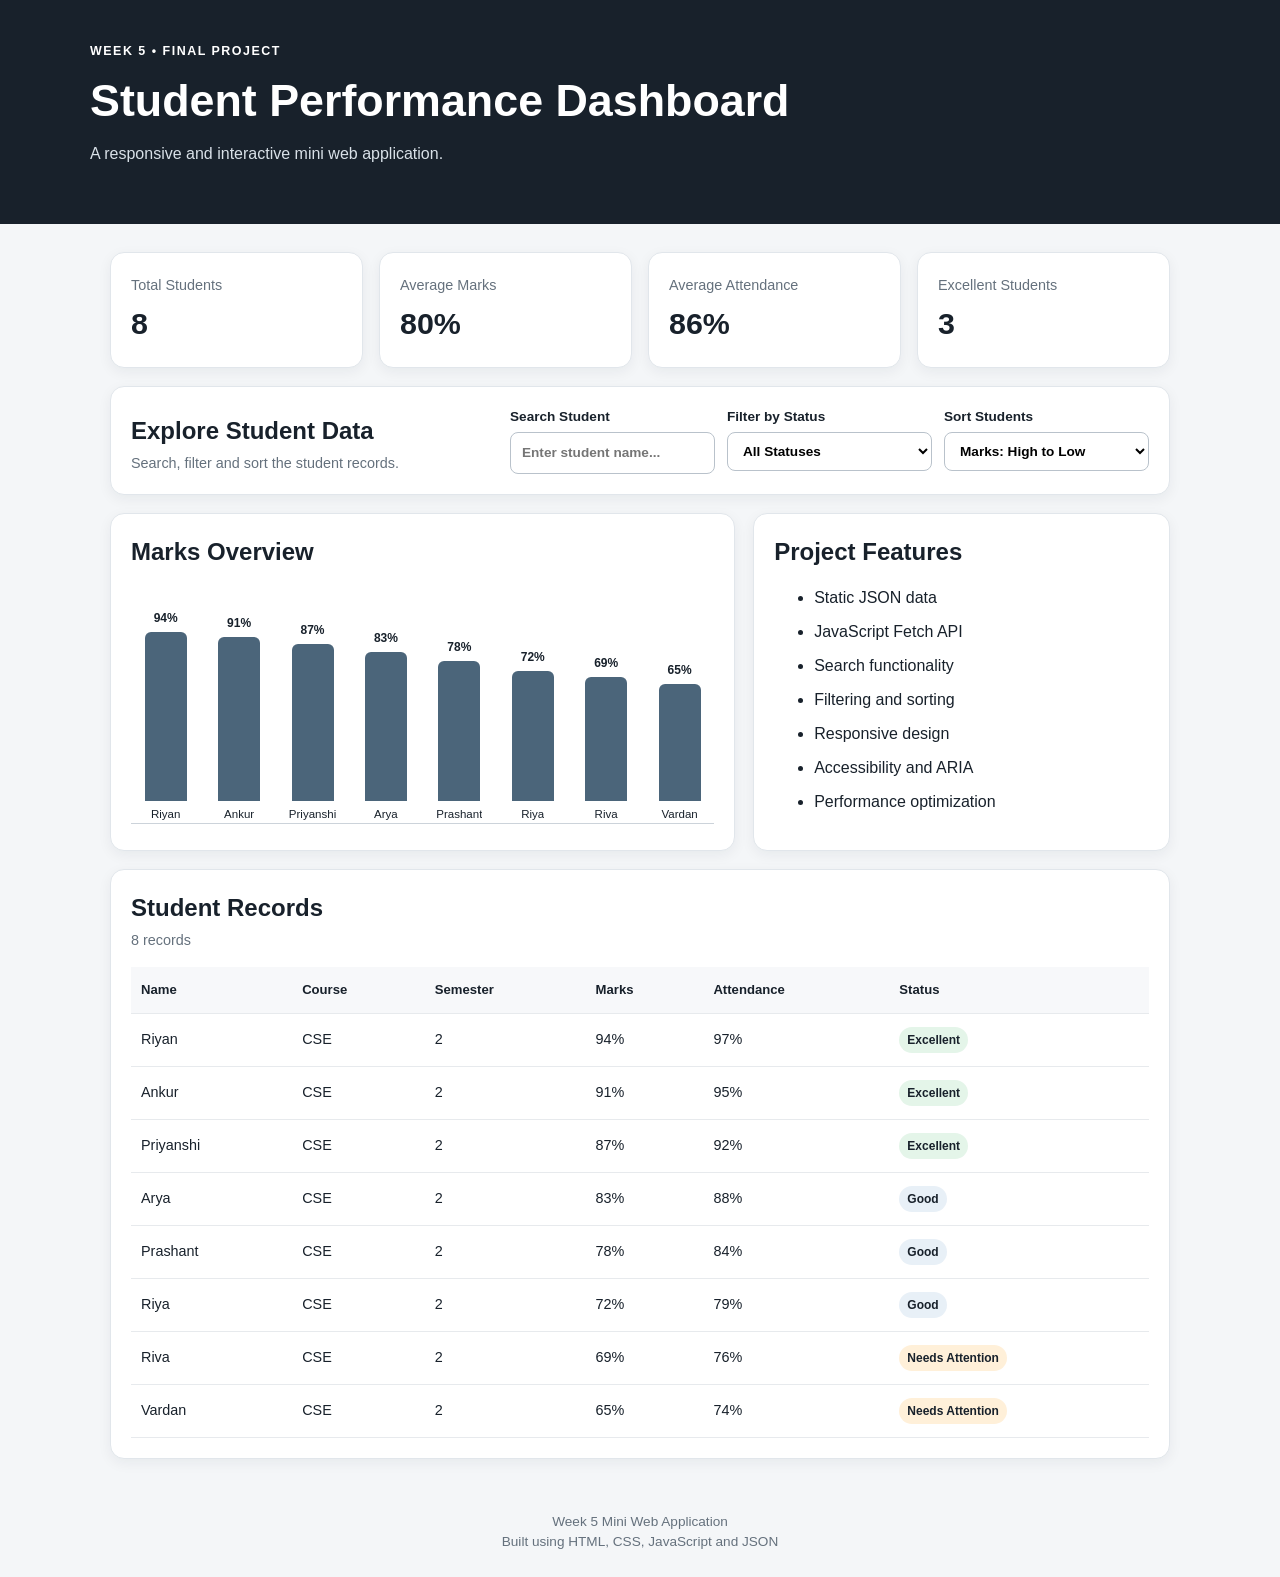
==== Student Performance Dashboard/w.html @ b236772a "add intership work  web page" ====
<!DOCTYPE html>
<html lang="en">

<head>
    <meta charset="UTF-8"
    <meta name="viewport" content="width=device-width, initial-scale=1.0">

    
    <meta name="description"
        content="Student Performance Dashboard with interactive data, filtering and sorting.">

    <title>Student Performance Dashboard</title>

    <link rel="stylesheet" href="w.css">
</head>

<body>

    <!-- Header -->
    <header class="topbar">
        <div class="header-content">

            <p class="eyebrow">WEEK 5 • FINAL PROJECT</p>

            <h1>Student Performance Dashboard</h1>

            <p class="subtitle">
                A responsive and interactive mini web application.
            </p>

        </div>
    </header>


    <!-- Main Content -->
    <main class="container">

        <!-- Summary Cards -->
        <section class="stats" aria-label="Dashboard Summary">

            <article class="card stat">
                <span>Total Students</span>
                <strong id="totalStudents">0</strong>
            </article>

            <article class="card stat">
                <span>Average Marks</span>
                <strong id="avgMarks">0%</strong>
            </article>

            <article class="card stat">
                <span>Average Attendance</span>
                <strong id="avgAttendance">0%</strong>
            </article>

            <article class="card stat">
                <span>Excellent Students</span>
                <strong id="excellent">0</strong>
            </article>

        </section>


        <!-- Search and Filter -->
        <section class="card controls" aria-labelledby="controlsTitle">

            <div class="control-info">

                <h2 id="controlsTitle">
                    Explore Student Data
                </h2>

                <p>
                    Search, filter and sort the student records.
                </p>

            </div>


            <div class="control-grid">

                <!-- Search -->
                <label>
                    Search Student

                    <input
                        type="search"
                        id="search"
                        placeholder="Enter student name..."
                        aria-label="Search students by name"
                    >
                </label>


                <!-- Filter -->
                <label>
                    Filter by Status

                    <select id="statusFilter"
                        aria-label="Filter students by status">

                        <option value="All">
                            All Statuses
                        </option>

                        <option value="Excellent">
                            Excellent
                        </option>

                        <option value="Good">
                            Good
                        </option>

                        <option value="Needs Attention">
                            Needs Attention
                        </option>

                    </select>

                </label>


                <!-- Sort -->
                <label>
                    Sort Students

                    <select id="sortBy"
                        aria-label="Sort student records">

                        <option value="marks-desc">
                            Marks: High to Low
                        </option>

                        <option value="marks-asc">
                            Marks: Low to High
                        </option>

                        <option value="attendance-desc">
                            Attendance: High to Low
                        </option>

                        <option value="name-asc">
                            Name: A to Z
                        </option>

                    </select>

                </label>

            </div>

        </section>


        <!-- Chart + Features -->
        <section class="grid-two">

            <!-- Chart -->
            <article class="card chart-card"
                aria-labelledby="chartTitle">

                <h2 id="chartTitle">
                    Marks Overview
                </h2>

                <div
                    id="chart"
                    class="chart"
                    aria-label="Student marks bar chart">
                </div>

            </article>


            <!-- Features -->
            <article class="card info-card">

                <h2>
                    Project Features
                </h2>

                <ul>

                    <li>
                        Static JSON data
                    </li>

                    <li>
                        JavaScript Fetch API
                    </li>

                    <li>
                        Search functionality
                    </li>

                    <li>
                        Filtering and sorting
                    </li>

                    <li>
                        Responsive design
                    </li>

                    <li>
                        Accessibility and ARIA
                    </li>

                    <li>
                        Performance optimization
                    </li>

                </ul>

            </article>

        </section>


        <!-- Data Table -->
        <section class="card table-card"
            aria-labelledby="tableTitle">

            <div class="table-heading">

                <div>

                    <h2 id="tableTitle">
                        Student Records
                    </h2>

                    <p
                        id="resultCount"
                        aria-live="polite">
                        0 records
                    </p>

                </div>

            </div>


            <div class="table-wrap">

                <table>

                    <thead>

                        <tr>

                            <th>Name</th>

                            <th>Course</th>

                            <th>Semester</th>

                            <th>Marks</th>

                            <th>Attendance</th>

                            <th>Status</th>

                        </tr>

                    </thead>


                    <tbody id="tableBody">

                    </tbody>

                </table>

            </div>

        </section>

    </main>


    <!-- Footer -->
    <footer>

        Week 5 Mini Web Application
        <br>

        Built using HTML, CSS, JavaScript and JSON

    </footer>


    <!-- JavaScript -->
    <script src="w.js" defer></script>

</body>

</html>
---- Student Performance Dashboard/w.css ----
/* =========================
   GENERAL STYLING
========================= */

* {
    box-sizing: border-box;
}


html {
    scroll-behavior: smooth;
}


body {
    margin: 0;

    font-family:
        Arial,
        Helvetica,
        sans-serif;

    background: #f4f6f8;

    color: #18212b;

    line-height: 1.5;
}


/* =========================
   HEADER
========================= */

.topbar {

    background: #18212b;

    color: white;

    padding: 42px 20px;
}


.header-content {

    max-width: 1100px;

    margin: auto;
}


.eyebrow {

    font-size: 0.78rem;

    letter-spacing: 1.5px;

    margin: 0 0 6px;

    font-weight: bold;
}


.topbar h1 {

    margin: 0;

    font-size: clamp(1.8rem, 4vw, 2.8rem);
}


.subtitle {

    margin-top: 8px;

    color: #d9e1e8;
}


/* =========================
   MAIN CONTAINER
========================= */

.container {

    max-width: 1100px;

    margin: auto;

    padding: 28px 20px;
}


/* =========================
   CARDS
========================= */

.card {

    background: white;

    border: 1px solid #e1e6eb;

    border-radius: 14px;

    padding: 20px;

    box-shadow:
        0 4px 14px
        rgba(24, 33, 43, 0.06);
}


/* =========================
   SUMMARY CARDS
========================= */

.stats {

    display: grid;

    grid-template-columns:
        repeat(4, 1fr);

    gap: 16px;

    margin-bottom: 18px;
}


.stat span {

    color: #65717d;

    font-size: 0.9rem;
}


.stat strong {

    display: block;

    font-size: 1.9rem;

    margin-top: 4px;
}


/* =========================
   CONTROLS
========================= */

.controls {

    display: flex;

    justify-content: space-between;

    gap: 20px;

    align-items: end;

    margin-bottom: 18px;
}


.controls h2 {

    margin: 0 0 4px;
}


.controls p {

    margin: 0;

    color: #65717d;

    font-size: 0.9rem;
}


.control-grid {

    display: grid;

    grid-template-columns:
        repeat(3, 1fr);

    gap: 12px;

    min-width: 60%;
}


label {

    font-weight: bold;

    font-size: 0.85rem;
}


input,
select {

    display: block;

    width: 100%;

    margin-top: 5px;

    padding: 10px 11px;

    border: 1px solid #b9c2cb;

    border-radius: 8px;

    background: white;

    font: inherit;
}


/* Keyboard accessibility */

input:focus,
select:focus {

    outline: 3px solid #b9d6ff;

    outline-offset: 1px;
}


/* =========================
   CHART + FEATURES
========================= */

.grid-two {

    display: grid;

    grid-template-columns:
        1.5fr 1fr;

    gap: 18px;

    margin-bottom: 18px;
}


.chart-card h2,
.info-card h2,
.table-card h2 {

    margin: 0 0 4px;
}


/* =========================
   CHART
========================= */

.chart {

    display: flex;

    align-items: end;

    gap: 12px;

    height: 250px;

    padding: 20px 4px 0;

    border-bottom: 1px solid #ccd3da;
}


.bar-item {

    height: 100%;

    flex: 1;

    display: flex;

    flex-direction: column;

    justify-content: end;

    align-items: center;

    gap: 5px;
}


.bar {

    width: min(42px, 80%);

    min-height: 4px;

    border-radius: 6px 6px 0 0;

    background: #4b657a;
}


.bar-label {

    font-size: 0.72rem;

    max-width: 60px;

    overflow: hidden;

    text-overflow: ellipsis;

    white-space: nowrap;
}


.bar-value {

    font-size: 0.75rem;

    font-weight: bold;
}


/* =========================
   FEATURES
========================= */

.info-card li {

    margin: 10px 0;
}


/* =========================
   TABLE
========================= */

.table-heading p {

    margin: 0;

    color: #65717d;

    font-size: 0.9rem;
}


.table-wrap {

    overflow-x: auto;

    margin-top: 15px;
}


table {

    width: 100%;

    border-collapse: collapse;

    min-width: 650px;
}


th,
td {

    text-align: left;

    padding: 13px 10px;

    border-bottom: 1px solid #e7eaed;
}


th {

    background: #f7f8fa;

    font-size: 0.82rem;
}


td {

    font-size: 0.9rem;
}


/* =========================
   STATUS BADGES
========================= */

.badge {

    display: inline-block;

    padding: 4px 8px;

    border-radius: 20px;

    font-size: 0.75rem;

    font-weight: bold;
}


.badge.excellent {

    background: #e4f5e9;
}


.badge.good {

    background: #e8f0f7;
}


.badge.needs {

    background: #fff0d9;
}


/* =========================
   FOOTER
========================= */

footer {

    text-align: center;

    color: #65717d;

    padding: 25px 20px;

    font-size: 0.85rem;
}


/* =========================
   TABLET
========================= */

@media (max-width: 850px) {

    .stats {

        grid-template-columns:
            repeat(2, 1fr);
    }


    .controls {

        display: block;
    }


    .control-grid {

        margin-top: 15px;

        min-width: 0;
    }


    .grid-two {

        grid-template-columns: 1fr;
    }

}


/* =========================
   MOBILE
========================= */

@media (max-width: 560px) {

    .topbar {

        padding: 30px 16px;
    }


    .container {

        padding: 20px 14px;
    }


    .stats {

        grid-template-columns:
            1fr 1fr;

        gap: 10px;
    }


    .card {

        padding: 16px;
    }


    .control-grid {

        grid-template-columns: 1fr;
    }


    .chart {

        gap: 5px;

        height: 220px;
    }


    .bar-label {

        font-size: 0.65rem;
    }


    .stat strong {

        font-size: 1.5rem;
    }

}
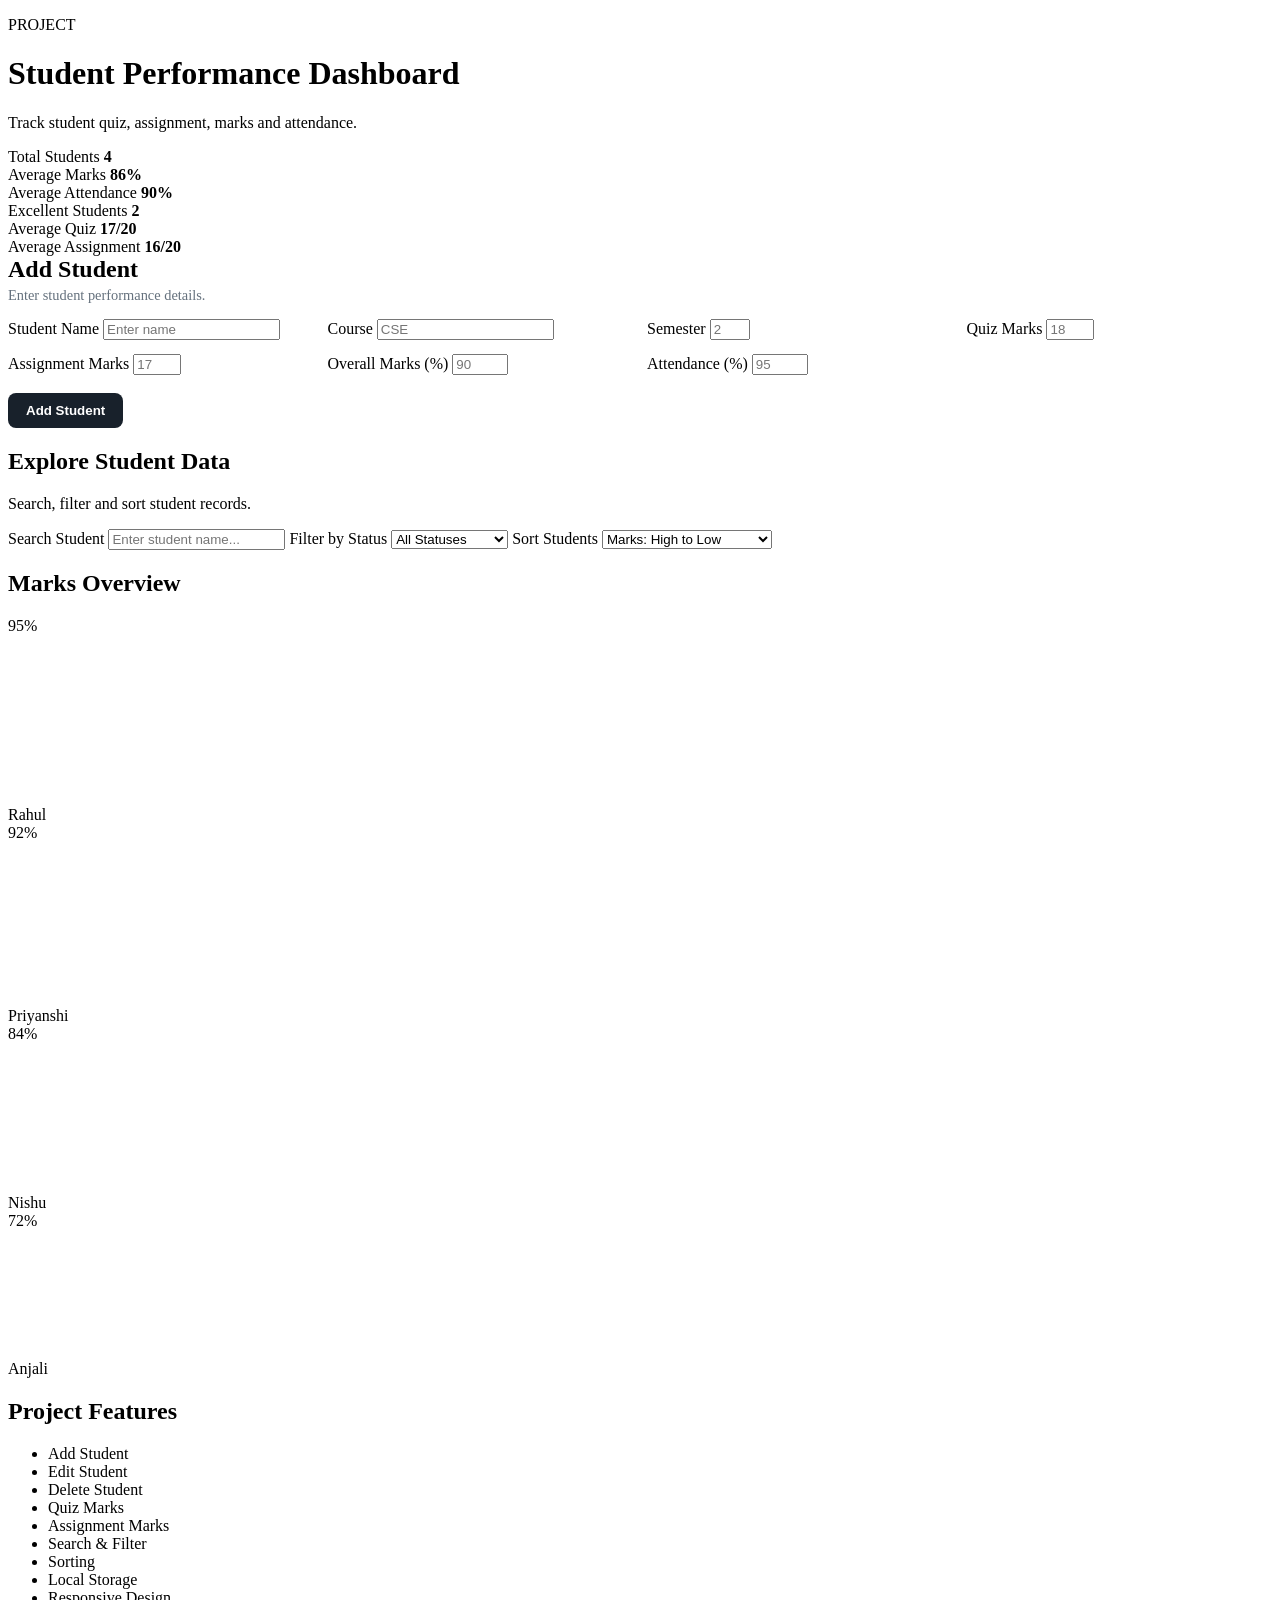
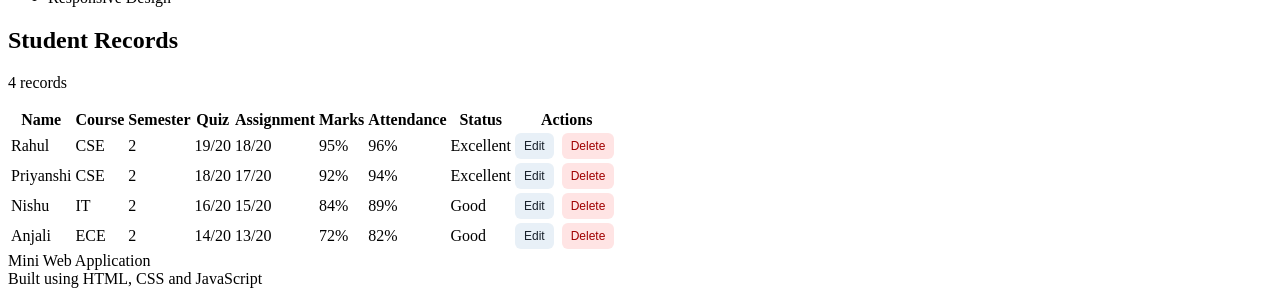
==== commit a34d1448: "add some update" ====
--- a/Student Performance Dashboard/w.html
+++ b/Student Performance Dashboard/w.html
@@ -2,12 +2,11 @@
 <html lang="en">
 
 <head>
-    <meta charset="UTF-8"
+    <meta charset="UTF-8">
     <meta name="viewport" content="width=device-width, initial-scale=1.0">
 
-    
     <meta name="description"
-        content="Student Performance Dashboard with interactive data, filtering and sorting.">
+        content="Student Performance Dashboard with quiz, assignment, marks and attendance tracking.">
 
     <title>Student Performance Dashboard</title>
 
@@ -19,15 +18,13 @@
     <!-- Header -->
     <header class="topbar">
         <div class="header-content">
-
-            <p class="eyebrow">WEEK 5 • FINAL PROJECT</p>
+            <p class="eyebrow"> PROJECT</p>
 
             <h1>Student Performance Dashboard</h1>
 
             <p class="subtitle">
-                A responsive and interactive mini web application.
+                Track student quiz, assignment, marks and attendance.
             </p>
-
         </div>
     </header>
 
@@ -36,7 +33,7 @@
     <main class="container">
 
         <!-- Summary Cards -->
-        <section class="stats" aria-label="Dashboard Summary">
+        <section class="stats">
 
             <article class="card stat">
                 <span>Total Students</span>
@@ -58,20 +55,140 @@
                 <strong id="excellent">0</strong>
             </article>
 
+            <article class="card stat">
+                <span>Average Quiz</span>
+                <strong id="avgQuiz">0/20</strong>
+            </article>
+
+            <article class="card stat">
+                <span>Average Assignment</span>
+                <strong id="avgAssignment">0/20</strong>
+            </article>
+
         </section>
 
 
+        <!-- Add Student -->
+        <section class="card add-student">
+
+            <h2>Add Student</h2>
+
+            <p class="form-info">
+                Enter student performance details.
+            </p>
+
+            <form id="studentForm">
+
+                <div class="form-grid">
+
+                    <label>
+                        Student Name
+                        <input
+                            type="text"
+                            id="studentName"
+                            placeholder="Enter name"
+                            required>
+                    </label>
+
+                    <label>
+                        Course
+                        <input
+                            type="text"
+                            id="course"
+                            placeholder="CSE"
+                            required>
+                    </label>
+
+                    <label>
+                        Semester
+                        <input
+                            type="number"
+                            id="semester"
+                            min="1"
+                            max="8"
+                            placeholder="2"
+                            required>
+                    </label>
+
+                    <label>
+                        Quiz Marks
+                        <input
+                            type="number"
+                            id="quiz"
+                            min="0"
+                            max="20"
+                            placeholder="18"
+                            required>
+                    </label>
+
+                    <label>
+                        Assignment Marks
+                        <input
+                            type="number"
+                            id="assignment"
+                            min="0"
+                            max="20"
+                            placeholder="17"
+                            required>
+                    </label>
+
+                    <label>
+                        Overall Marks (%)
+                        <input
+                            type="number"
+                            id="marks"
+                            min="0"
+                            max="100"
+                            placeholder="90"
+                            required>
+                    </label>
+
+                    <label>
+                        Attendance (%)
+                        <input
+                            type="number"
+                            id="attendance"
+                            min="0"
+                            max="100"
+                            placeholder="95"
+                            required>
+                    </label>
+
+                </div>
+
+                <div class="form-buttons">
+
+                    <button
+                        type="submit"
+                        class="btn primary"
+                        id="submitBtn">
+                        Add Student
+                    </button>
+
+                    <button
+                        type="button"
+                        class="btn secondary"
+                        id="cancelBtn"
+                        style="display:none;">
+                        Cancel
+                    </button>
+
+                </div>
+
+            </form>
+
+        </section>
+
+
         <!-- Search and Filter -->
-        <section class="card controls" aria-labelledby="controlsTitle">
+        <section class="card controls">
 
             <div class="control-info">
 
-                <h2 id="controlsTitle">
-                    Explore Student Data
-                </h2>
+                <h2>Explore Student Data</h2>
 
                 <p>
-                    Search, filter and sort the student records.
+                    Search, filter and sort student records.
                 </p>
 
             </div>
@@ -79,25 +196,20 @@
 
             <div class="control-grid">
 
-                <!-- Search -->
                 <label>
                     Search Student
 
                     <input
                         type="search"
                         id="search"
-                        placeholder="Enter student name..."
-                        aria-label="Search students by name"
-                    >
+                        placeholder="Enter student name...">
                 </label>
 
 
-                <!-- Filter -->
                 <label>
                     Filter by Status
 
-                    <select id="statusFilter"
-                        aria-label="Filter students by status">
+                    <select id="statusFilter">
 
                         <option value="All">
                             All Statuses
@@ -120,12 +232,10 @@
                 </label>
 
 
-                <!-- Sort -->
                 <label>
                     Sort Students
 
-                    <select id="sortBy"
-                        aria-label="Sort student records">
+                    <select id="sortBy">
 
                         <option value="marks-desc">
                             Marks: High to Low
@@ -135,6 +245,22 @@
                             Marks: Low to High
                         </option>
 
+                        <option value="quiz-desc">
+                            Quiz: High to Low
+                        </option>
+
+                        <option value="quiz-asc">
+                            Quiz: Low to High
+                        </option>
+
+                        <option value="assignment-desc">
+                            Assignment: High to Low
+                        </option>
+
+                        <option value="assignment-asc">
+                            Assignment: Low to High
+                        </option>
+
                         <option value="attendance-desc">
                             Attendance: High to Low
                         </option>
@@ -155,59 +281,41 @@
         <!-- Chart + Features -->
         <section class="grid-two">
 
-            <!-- Chart -->
-            <article class="card chart-card"
-                aria-labelledby="chartTitle">
-
-                <h2 id="chartTitle">
-                    Marks Overview
-                </h2>
+            <article class="card chart-card">
+
+                <h2>Marks Overview</h2>
 
                 <div
                     id="chart"
-                    class="chart"
-                    aria-label="Student marks bar chart">
+                    class="chart">
                 </div>
 
             </article>
 
 
-            <!-- Features -->
             <article class="card info-card">
 
-                <h2>
-                    Project Features
-                </h2>
+                <h2>Project Features</h2>
 
                 <ul>
 
-                    <li>
-                        Static JSON data
-                    </li>
-
-                    <li>
-                        JavaScript Fetch API
-                    </li>
-
-                    <li>
-                        Search functionality
-                    </li>
-
-                    <li>
-                        Filtering and sorting
-                    </li>
-
-                    <li>
-                        Responsive design
-                    </li>
-
-                    <li>
-                        Accessibility and ARIA
-                    </li>
-
-                    <li>
-                        Performance optimization
-                    </li>
+                    <li>Add Student</li>
+
+                    <li>Edit Student</li>
+
+                    <li>Delete Student</li>
+
+                    <li>Quiz Marks</li>
+
+                    <li>Assignment Marks</li>
+
+                    <li>Search & Filter</li>
+
+                    <li>Sorting</li>
+
+                    <li>Local Storage</li>
+
+                    <li>Responsive Design</li>
 
                 </ul>
 
@@ -216,21 +324,18 @@
         </section>
 
 
-        <!-- Data Table -->
-        <section class="card table-card"
-            aria-labelledby="tableTitle">
+        <!-- Student Records -->
+        <section class="card table-card">
 
             <div class="table-heading">
 
                 <div>
 
-                    <h2 id="tableTitle">
+                    <h2>
                         Student Records
                     </h2>
 
-                    <p
-                        id="resultCount"
-                        aria-live="polite">
+                    <p id="resultCount">
                         0 records
                     </p>
 
@@ -253,19 +358,24 @@
 
                             <th>Semester</th>
 
+                            <th>Quiz</th>
+
+                            <th>Assignment</th>
+
                             <th>Marks</th>
 
                             <th>Attendance</th>
 
                             <th>Status</th>
 
+                            <th>Actions</th>
+
                         </tr>
 
                     </thead>
 
 
                     <tbody id="tableBody">
-
                     </tbody>
 
                 </table>
@@ -280,16 +390,15 @@
     <!-- Footer -->
     <footer>
 
-        Week 5 Mini Web Application
+         Mini Web Application
         <br>
 
-        Built using HTML, CSS, JavaScript and JSON
+        Built using HTML, CSS and JavaScript
 
     </footer>
 
 
-    <!-- JavaScript -->
-    <script src="w.js" defer></script>
+    <script src="w.js"></script>
 
 </body>
 
--- a/Student Performance Dashboard/w.css
+++ b/Student Performance Dashboard/w.css
@@ -1,487 +1,84 @@
 /* =========================
-   GENERAL STYLING
+   ADD STUDENT FORM
 ========================= */
 
-* {
-    box-sizing: border-box;
+.add-student {
+    margin-bottom: 18px;
 }
 
-
-html {
-    scroll-behavior: smooth;
+.add-student h2 {
+    margin: 0 0 4px;
 }
 
+.form-info {
+    margin-top: 0;
+    color: #65717d;
+    font-size: 0.9rem;
+}
 
-body {
-    margin: 0;
+.form-grid {
+    display: grid;
+    grid-template-columns: repeat(4, 1fr);
+    gap: 14px;
+    margin-top: 15px;
+}
 
-    font-family:
-        Arial,
-        Helvetica,
-        sans-serif;
+.form-buttons {
+    margin-top: 18px;
+    display: flex;
+    gap: 10px;
+}
 
-    background: #f4f6f8;
+.btn {
+    border: none;
+    padding: 10px 18px;
+    border-radius: 8px;
+    cursor: pointer;
+    font-weight: bold;
+}
 
+.primary {
+    background: #18212b;
+    color: white;
+}
+
+.secondary {
+    background: #e8edf2;
     color: #18212b;
+}
 
-    line-height: 1.5;
+.btn:hover {
+    opacity: 0.85;
 }
 
 
 /* =========================
-   HEADER
+   ACTION BUTTONS
 ========================= */
 
-.topbar {
-
-    background: #18212b;
-
-    color: white;
-
-    padding: 42px 20px;
+.edit-btn,
+.delete-btn {
+    border: none;
+    padding: 6px 9px;
+    border-radius: 6px;
+    cursor: pointer;
+    font-size: 0.75rem;
+    margin-right: 4px;
 }
 
-
-.header-content {
-
-    max-width: 1100px;
-
-    margin: auto;
+.edit-btn {
+    background: #e8f0f7;
+    color: #18212b;
 }
 
-
-.eyebrow {
-
-    font-size: 0.78rem;
-
-    letter-spacing: 1.5px;
-
-    margin: 0 0 6px;
-
-    font-weight: bold;
+.delete-btn {
+    background: #ffe4e4;
+    color: #a00000;
 }
 
-
-.topbar h1 {
-
-    margin: 0;
-
-    font-size: clamp(1.8rem, 4vw, 2.8rem);
-}
-
-
-.subtitle {
-
-    margin-top: 8px;
-
-    color: #d9e1e8;
-}
-
-
-/* =========================
-   MAIN CONTAINER
-========================= */
-
-.container {
-
-    max-width: 1100px;
-
-    margin: auto;
-
-    padding: 28px 20px;
-}
-
-
-/* =========================
-   CARDS
-========================= */
-
-.card {
-
-    background: white;
-
-    border: 1px solid #e1e6eb;
-
-    border-radius: 14px;
-
-    padding: 20px;
-
-    box-shadow:
-        0 4px 14px
-        rgba(24, 33, 43, 0.06);
-}
-
-
-/* =========================
-   SUMMARY CARDS
-========================= */
-
-.stats {
-
-    display: grid;
-
-    grid-template-columns:
-        repeat(4, 1fr);
-
-    gap: 16px;
-
-    margin-bottom: 18px;
-}
-
-
-.stat span {
-
-    color: #65717d;
-
-    font-size: 0.9rem;
-}
-
-
-.stat strong {
-
-    display: block;
-
-    font-size: 1.9rem;
-
-    margin-top: 4px;
-}
-
-
-/* =========================
-   CONTROLS
-========================= */
-
-.controls {
-
-    display: flex;
-
-    justify-content: space-between;
-
-    gap: 20px;
-
-    align-items: end;
-
-    margin-bottom: 18px;
-}
-
-
-.controls h2 {
-
-    margin: 0 0 4px;
-}
-
-
-.controls p {
-
-    margin: 0;
-
-    color: #65717d;
-
-    font-size: 0.9rem;
-}
-
-
-.control-grid {
-
-    display: grid;
-
-    grid-template-columns:
-        repeat(3, 1fr);
-
-    gap: 12px;
-
-    min-width: 60%;
-}
-
-
-label {
-
-    font-weight: bold;
-
-    font-size: 0.85rem;
-}
-
-
-input,
-select {
-
-    display: block;
-
-    width: 100%;
-
-    margin-top: 5px;
-
-    padding: 10px 11px;
-
-    border: 1px solid #b9c2cb;
-
-    border-radius: 8px;
-
-    background: white;
-
-    font: inherit;
-}
-
-
-/* Keyboard accessibility */
-
-input:focus,
-select:focus {
-
-    outline: 3px solid #b9d6ff;
-
-    outline-offset: 1px;
-}
-
-
-/* =========================
-   CHART + FEATURES
-========================= */
-
-.grid-two {
-
-    display: grid;
-
-    grid-template-columns:
-        1.5fr 1fr;
-
-    gap: 18px;
-
-    margin-bottom: 18px;
-}
-
-
-.chart-card h2,
-.info-card h2,
-.table-card h2 {
-
-    margin: 0 0 4px;
-}
-
-
-/* =========================
-   CHART
-========================= */
-
-.chart {
-
-    display: flex;
-
-    align-items: end;
-
-    gap: 12px;
-
-    height: 250px;
-
-    padding: 20px 4px 0;
-
-    border-bottom: 1px solid #ccd3da;
-}
-
-
-.bar-item {
-
-    height: 100%;
-
-    flex: 1;
-
-    display: flex;
-
-    flex-direction: column;
-
-    justify-content: end;
-
-    align-items: center;
-
-    gap: 5px;
-}
-
-
-.bar {
-
-    width: min(42px, 80%);
-
-    min-height: 4px;
-
-    border-radius: 6px 6px 0 0;
-
-    background: #4b657a;
-}
-
-
-.bar-label {
-
-    font-size: 0.72rem;
-
-    max-width: 60px;
-
-    overflow: hidden;
-
-    text-overflow: ellipsis;
-
-    white-space: nowrap;
-}
-
-
-.bar-value {
-
-    font-size: 0.75rem;
-
-    font-weight: bold;
-}
-
-
-/* =========================
-   FEATURES
-========================= */
-
-.info-card li {
-
-    margin: 10px 0;
-}
-
-
-/* =========================
-   TABLE
-========================= */
-
-.table-heading p {
-
-    margin: 0;
-
-    color: #65717d;
-
-    font-size: 0.9rem;
-}
-
-
-.table-wrap {
-
-    overflow-x: auto;
-
-    margin-top: 15px;
-}
-
-
-table {
-
-    width: 100%;
-
-    border-collapse: collapse;
-
-    min-width: 650px;
-}
-
-
-th,
-td {
-
-    text-align: left;
-
-    padding: 13px 10px;
-
-    border-bottom: 1px solid #e7eaed;
-}
-
-
-th {
-
-    background: #f7f8fa;
-
-    font-size: 0.82rem;
-}
-
-
-td {
-
-    font-size: 0.9rem;
-}
-
-
-/* =========================
-   STATUS BADGES
-========================= */
-
-.badge {
-
-    display: inline-block;
-
-    padding: 4px 8px;
-
-    border-radius: 20px;
-
-    font-size: 0.75rem;
-
-    font-weight: bold;
-}
-
-
-.badge.excellent {
-
-    background: #e4f5e9;
-}
-
-
-.badge.good {
-
-    background: #e8f0f7;
-}
-
-
-.badge.needs {
-
-    background: #fff0d9;
-}
-
-
-/* =========================
-   FOOTER
-========================= */
-
-footer {
-
-    text-align: center;
-
-    color: #65717d;
-
-    padding: 25px 20px;
-
-    font-size: 0.85rem;
-}
-
-
-/* =========================
-   TABLET
-========================= */
-
-@media (max-width: 850px) {
-
-    .stats {
-
-        grid-template-columns:
-            repeat(2, 1fr);
-    }
-
-
-    .controls {
-
-        display: block;
-    }
-
-
-    .control-grid {
-
-        margin-top: 15px;
-
-        min-width: 0;
-    }
-
-
-    .grid-two {
-
-        grid-template-columns: 1fr;
-    }
-
+.edit-btn:hover,
+.delete-btn:hover {
+    opacity: 0.75;
 }
 
 
@@ -489,58 +86,25 @@
    MOBILE
 ========================= */
 
+@media (max-width: 850px) {
+
+    .form-grid {
+        grid-template-columns: repeat(2, 1fr);
+    }
+}
+
+
 @media (max-width: 560px) {
 
-    .topbar {
-
-        padding: 30px 16px;
-    }
-
-
-    .container {
-
-        padding: 20px 14px;
-    }
-
-
-    .stats {
-
-        grid-template-columns:
-            1fr 1fr;
-
-        gap: 10px;
-    }
-
-
-    .card {
-
-        padding: 16px;
-    }
-
-
-    .control-grid {
-
+    .form-grid {
         grid-template-columns: 1fr;
     }
 
-
-    .chart {
-
-        gap: 5px;
-
-        height: 220px;
+    .form-buttons {
+        flex-direction: column;
     }
 
-
-    .bar-label {
-
-        font-size: 0.65rem;
+    .btn {
+        width: 100%;
     }
-
-
-    .stat strong {
-
-        font-size: 1.5rem;
-    }
-
 }
